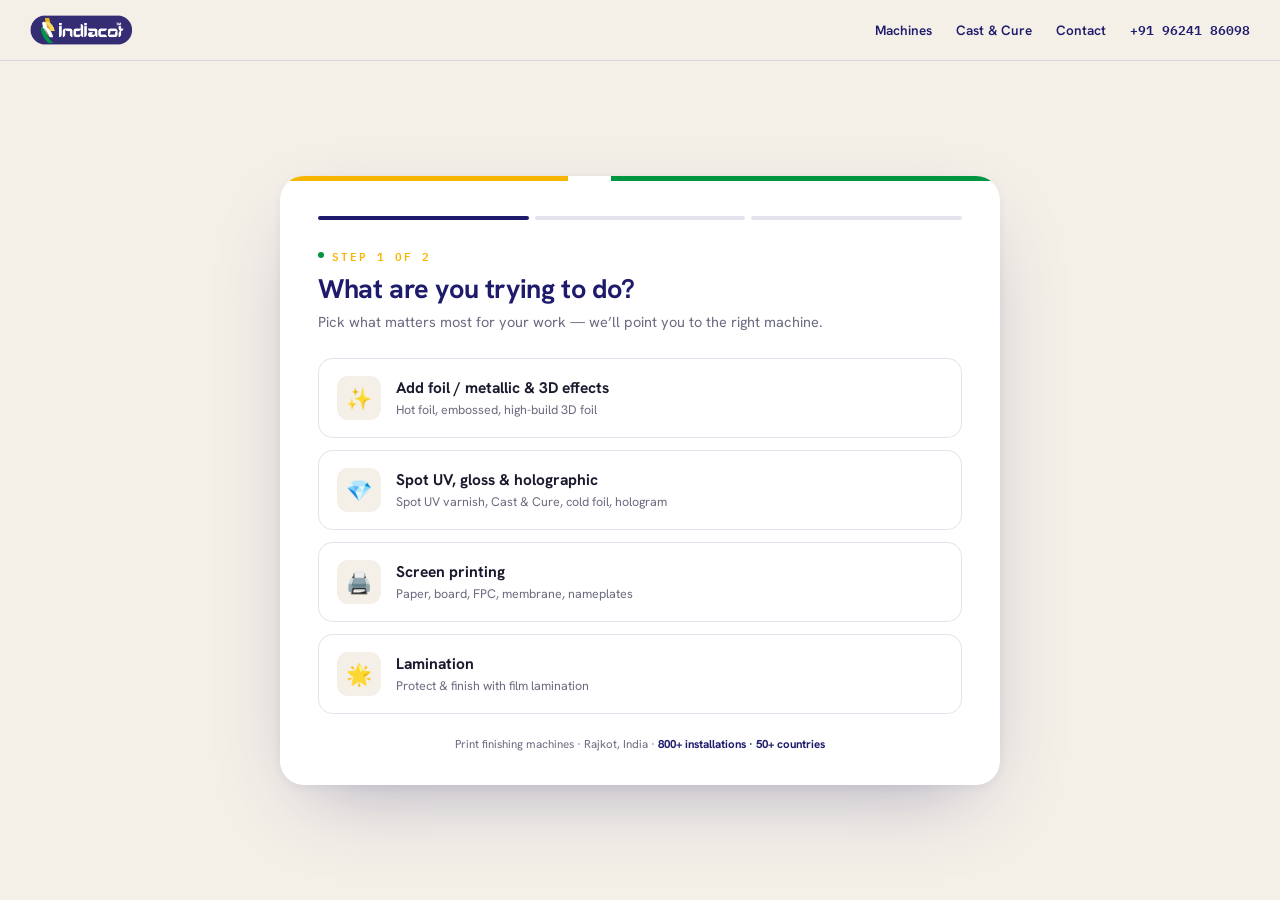
==== find.html @ 6c91c97d "Add interactive Find Your Machine finder (find.html) + nav links site-wide - New /find.html: 2-quest" ====
<!DOCTYPE html>
<html lang="en">
<head>
<meta charset="utf-8">
<meta name="viewport" content="width=device-width,initial-scale=1">
<title>Find Your Machine — Indiacot Print Finishing Machinery</title>
<meta name="description" content="Find the right Indiacot print-finishing machine in two quick questions — foiling, Spot UV, Cast & Cure, cold foil, screen printing or lamination. Built in Rajkot, exported to 50+ countries.">
<link rel="canonical" href="https://indiacot.com/find.html">
<link rel="icon" href="/assets/favicon.ico" sizes="any">
<link rel="icon" type="image/png" sizes="32x32" href="/assets/favicon-32x32.png">
<link rel="icon" type="image/png" sizes="16x16" href="/assets/favicon-16x16.png">
<link rel="apple-touch-icon" sizes="180x180" href="/assets/apple-touch-icon.png">
<meta name="robots" content="index, follow">
<meta property="og:title" content="Find Your Machine — Indiacot">
<meta property="og:description" content="Answer two quick questions and get the right Indiacot print-finishing machine for your work.">
<meta property="og:url" content="https://indiacot.com/find.html">
<meta property="og:image" content="https://indiacot.com/assets/prod-castcure.jpg">
<link rel="preconnect" href="https://fonts.googleapis.com">
<link rel="preconnect" href="https://fonts.gstatic.com" crossorigin>
<link href="https://fonts.googleapis.com/css2?family=Hanken+Grotesk:wght@400;500;600;700;800&family=IBM+Plex+Mono:wght@500;600&display=swap" rel="stylesheet">
<style>
  :root{
    --sans:"Hanken Grotesk",system-ui,-apple-system,sans-serif;
    --mono-f:"IBM Plex Mono",ui-monospace,monospace;
  }
  :root{
    --navy:#1E1B6C; --navy2:#2a2694; --cream:#f4f0e8; --ink:#1a1a2e;
    --gold:#F7B500; --green:#009640; --line:rgba(30,27,108,.12); --muted:#6b6b80;
  }
  *{box-sizing:border-box;margin:0;padding:0}
  body{
    font-family:var(--sans);
    background:var(--cream); color:var(--ink); min-height:100vh;
    display:flex; flex-direction:column;
    -webkit-font-smoothing:antialiased;
  }
  .topbar{display:flex;align-items:center;justify-content:space-between;
    padding:15px 30px;background:rgba(244,240,232,.92);backdrop-filter:blur(8px);
    border-bottom:1px solid var(--line);position:sticky;top:0;z-index:10}
  .topbar .lg img{height:30px;display:block}
  .topbar nav{display:flex;align-items:center;gap:24px}
  .topbar nav a{color:var(--navy);text-decoration:none;font-size:13.5px;font-weight:600}
  .topbar nav a:hover{color:var(--gold)}
  .topbar .ph{font-family:var(--mono-f);font-size:13px}
  .main{flex:1;display:flex;align-items:center;justify-content:center;padding:36px 24px}
  @media(max-width:620px){.topbar nav a:not(.ph){display:none}.topbar{padding:12px 18px}.main{padding:22px 16px}}
  .wrap{width:100%; max-width:720px}
  .card{
    background:#fff; border-radius:24px; padding:40px 38px 34px;
    box-shadow:0 30px 80px -30px rgba(30,27,108,.35), 0 2px 8px rgba(30,27,108,.06);
    position:relative; overflow:hidden;
  }
  .card::before{content:"";position:absolute;top:0;left:0;right:0;height:5px;
    background:linear-gradient(90deg,var(--gold) 0%,var(--gold) 40%,#fff 40%,#fff 46%,var(--green) 46%);}
  .brand{display:flex;align-items:center;gap:10px;margin-bottom:6px}
  .brand .mark{width:34px;height:34px;border-radius:9px;background:var(--navy);
    display:flex;align-items:center;justify-content:center;flex:0 0 auto}
  .brand .mark span{color:#fff;font-weight:800;font-size:18px;line-height:1;transform:translateY(-1px)}
  .brand b{color:var(--navy);font-size:15px;letter-spacing:.5px}
  .eyebrow{font-family:var(--mono-f);font-size:11px;font-weight:600;letter-spacing:2px;text-transform:uppercase;
    color:var(--gold);margin:22px 0 8px;display:flex;align-items:center;gap:8px}
  .eyebrow .dot{width:6px;height:6px;border-radius:50%;background:var(--green)}
  h1{font-size:27px;line-height:1.18;color:var(--navy);margin-bottom:6px;letter-spacing:-.4px}
  .sub{color:var(--muted);font-size:14.5px;margin-bottom:26px;line-height:1.5}
  .progress{display:flex;gap:6px;margin-bottom:26px}
  .progress i{height:4px;flex:1;border-radius:4px;background:var(--line);transition:.4s}
  .progress i.on{background:var(--navy)}
  .opts{display:grid;gap:12px}
  .opt{
    text-align:left;border:1.5px solid var(--line);background:#fff;border-radius:15px;
    padding:17px 18px;cursor:pointer;display:flex;align-items:center;gap:15px;
    transition:transform .15s,border-color .15s,box-shadow .15s;font:inherit;width:100%;
  }
  .opt:hover{border-color:var(--navy);transform:translateY(-2px);box-shadow:0 12px 28px -14px rgba(30,27,108,.4)}
  .opt .ic{width:44px;height:44px;border-radius:11px;background:var(--cream);flex:0 0 auto;
    display:flex;align-items:center;justify-content:center;font-size:21px}
  .opt .t{display:block;font-weight:700;font-size:15.5px;color:var(--ink);margin-bottom:3px}
  .opt .d{display:block;font-size:12.5px;color:var(--muted);line-height:1.45}
  .opt>span:nth-child(2){display:block;min-width:0}
  .opt .arw{margin-left:auto;color:var(--navy);opacity:0;transform:translateX(-6px);transition:.15s;font-size:18px;flex:0 0 auto}
  .opt:hover .arw{opacity:1;transform:translateX(0)}
  .back{background:none;border:none;color:var(--muted);font:inherit;font-size:13px;cursor:pointer;
    margin-top:20px;padding:6px 0;display:inline-flex;align-items:center;gap:6px}
  .back:hover{color:var(--navy)}
  /* result */
  .res{text-align:center;animation:pop .45s cubic-bezier(.2,.8,.2,1)}
  @keyframes pop{from{opacity:0;transform:scale(.96) translateY(10px)}to{opacity:1;transform:none}}
  .res .badge{display:inline-flex;align-items:center;gap:7px;background:rgba(0,150,64,.1);
    color:var(--green);font-weight:700;font-size:12px;padding:7px 14px;border-radius:30px;margin-bottom:16px;letter-spacing:.3px}
  .res h2{font-size:26px;color:var(--navy);line-height:1.2;margin-bottom:4px;letter-spacing:-.4px}
  .res .cat{font-family:var(--mono-f);font-size:12px;color:var(--gold);font-weight:600;text-transform:uppercase;letter-spacing:1.5px;margin-bottom:16px}
  .res .why{font-size:15px;color:#2a2a3a;line-height:1.6;max-width:480px;margin:0 auto 24px;
    background:var(--cream);padding:18px 20px;border-radius:14px;text-align:left}
  .res .why b{color:var(--navy)}
  .actions{display:flex;gap:11px;justify-content:center;flex-wrap:wrap}
  .btn{display:inline-flex;align-items:center;gap:8px;padding:13px 22px;border-radius:12px;
    font-weight:700;font-size:14px;text-decoration:none;border:none;cursor:pointer;transition:.15s;font-family:inherit}
  .btn-primary{background:var(--navy);color:#fff}
  .btn-primary:hover{background:var(--navy2);transform:translateY(-2px)}
  .btn-wa{background:var(--green);color:#fff}
  .btn-wa:hover{filter:brightness(1.07);transform:translateY(-2px)}
  .btn-ghost{background:#fff;color:var(--navy);border:1.5px solid var(--line)}
  .btn-ghost:hover{border-color:var(--navy)}
  .restart{margin-top:22px}
  .foot{text-align:center;color:var(--muted);font-size:11.5px;margin-top:22px}
  .foot b{color:var(--navy)}
  @media(max-width:560px){.card{padding:30px 22px 26px}h1{font-size:23px}.res h2{font-size:22px}}
</style>
</head>
<body>
<header class="topbar">
  <a class="lg" href="index.html"><img src="assets/indiacot-logo-trim.png" alt="Indiacot"></a>
  <nav>
    <a href="index.html#machines">Machines</a>
    <a href="index.html#castcure">Cast &amp; Cure</a>
    <a href="index.html#enquire">Contact</a>
    <a class="ph" href="tel:+919624186098">+91 96241 86098</a>
  </nav>
</header>
<div class="main">
<div class="wrap">
  <div class="card">
    <div id="stage"></div>
    <div class="foot">Print finishing machines · Rajkot, India · <b>800+ installations · 50+ countries</b></div>
  </div>
</div>
</div>

<script>
const WA='919624186098';
const BASE='https://indiacot.com/products/';

// machines
const M={
  ifoil_online:{name:'i-Foil Online',cat:'Inline Foiling · Spot UV · Cast & Cure',slug:'i-foil-online',
    why:'Attaches to your <b>automatic screen press</b> for inline foiling at production volume — flat, tactile and 3D foil plus Spot UV and Cast & Cure, with no dies and minimal foil waste.'},
  ifoil_semi:{name:'i-Foil Semi-Automatic',cat:'Screen + Foil · Semi-Automatic',slug:'i-foil-semi-automatic',
    why:'A <b>flatbed screen + foiling</b> setup — the practical entry into foil, Spot UV and Cast & Cure effects, single-operator with a servo take-off. Ideal when you want the effects without a full automatic line.'},
  foil_fusing:{name:'Foil Fusing Machine',cat:'Foil Fusing · Glazing',slug:'foil-fusing',
    why:'Built for printers <b>already running a screen-printing unit</b> who want to add hot, embossed and 3D high-build foil to their sheets.'},
  comp_fusing:{name:'Comp. Foil Fusing Machine',cat:'Foil Fusing · Compact',slug:'comp-foil-fusing',
    why:'The same foil-fusing power in a <b>compact footprint</b> — made for label shops, short runs and tighter floors.'},
  gst1060:{name:'Auto Screen with Industrial Foiler (GST1060)',cat:'Inline UV Spot · Cold Foil · Hologram',slug:'gst1060-cold-foil',
    why:'A fully automatic stop-cylinder line combining <b>UV spot varnish, cold foil and hologram (Cast & Cure)</b> in one inline pass — for paper packaging, labels and decals at speed.'},
  screen:{name:'Screen Printing Machine',cat:'Screen Printing · Semi / Full Auto',slug:'screen-printing',
    why:'An electric flat-bed screen printer for <b>paper, board, membrane switches, FPC and nameplates</b> — sharp, consistent prints in manual, semi or full-auto.'},
  lamination:{name:'Lamination Machine',cat:'Dual-Side Thermal',slug:'lamination',
    why:'Dual-side thermal lamination for <b>digital prints</b> — mirror-chromed rollers give a high-gloss, feather-touch finish on covers, brochures and cartons.'},
  film:{name:'Automatic Film Laminating Machine',cat:'High-Speed · Flying Knife',slug:'film-laminating',
    why:'High-speed <b>glue-base and thermal film lamination</b> up to 105 m/min with a servo flying knife — for covers, folding cartons, luxury packaging and premium labels.'},
};

// flow
const Q1={
  q:'What are you trying to do?',
  sub:'Pick what matters most for your work — we’ll point you to the right machine.',
  opts:[
    {ic:'✨',t:'Add foil / metallic & 3D effects',d:'Hot foil, embossed, high-build 3D foil',go:'foil'},
    {ic:'💎',t:'Spot UV, gloss & holographic',d:'Spot UV varnish, Cast & Cure, cold foil, hologram',go:'gloss'},
    {ic:'🖨️',t:'Screen printing',d:'Paper, board, FPC, membrane, nameplates',go:'screen'},
    {ic:'🌟',t:'Lamination',d:'Protect & finish with film lamination',go:'lam'},
  ]
};
const Q2={
  foil:{q:'How do you run your foil work?',sub:'This decides the right foil machine for your floor.',opts:[
    {ic:'⚡',t:'Inline on an automatic screen press',d:'High volume, continuous production',res:'ifoil_online'},
    {ic:'🧰',t:'Flatbed / semi-automatic setup',d:'Entry into foil, Spot UV & Cast & Cure',res:'ifoil_semi'},
    {ic:'🏭',t:'I already screen-print, want to add foil',d:'Add hot, embossed & 3D foil fusing',res:'foil_fusing'},
    {ic:'🏷️',t:'Label shop / short runs / tight space',d:'Compact foil fusing',res:'comp_fusing'},
  ]},
  gloss:{q:'What’s your main surface & setup?',sub:'',opts:[
    {ic:'📦',t:'Packaging, labels & decals — inline',d:'UV spot + cold foil + hologram in one pass',res:'gst1060'},
    {ic:'✨',t:'Spot UV & Cast & Cure via a foil system',d:'On an automatic screen press',res:'ifoil_online'},
  ]},
  lam:{q:'What are you laminating?',sub:'',opts:[
    {ic:'🖼️',t:'Digital prints — covers, brochures',d:'Dual-side thermal, high-gloss finish',res:'lamination'},
    {ic:'📘',t:'High-speed: book covers, cartons, packaging',d:'Fast film lamination with flying knife',res:'film'},
  ]},
  screen:null, // direct result
};

let step=0, path=[];
const stage=document.getElementById('stage');

function prog(n){let s='';for(let i=0;i<3;i++)s+=`<i class="${i<n?'on':''}"></i>`;return `<div class="progress">${s}</div>`;}

function renderQ(q,level,backable){
  let html=prog(level);
  html+=`<div class="eyebrow"><span class="dot"></span>Step ${level} of ${q===Q1?'2':'2'}</div>`;
  html+=`<h1>${q.q}</h1>`;
  if(q.sub)html+=`<p class="sub">${q.sub}</p>`;
  html+='<div class="opts">';
  q.opts.forEach((o,i)=>{
    html+=`<button class="opt" data-i="${i}"><span class="ic">${o.ic}</span>
      <span><span class="t">${o.t}</span><span class="d">${o.d}</span></span>
      <span class="arw">→</span></button>`;
  });
  html+='</div>';
  if(backable)html+=`<button class="back" id="back">← Back</button>`;
  stage.innerHTML=html;
  stage.querySelectorAll('.opt').forEach(b=>b.onclick=()=>pick(q,+b.dataset.i));
  const bk=document.getElementById('back'); if(bk)bk.onclick=goBack;
}

function pick(q,i){
  const o=q.opts[i];
  if(q===Q1){
    path=[i];
    if(o.go==='screen'){showResult('screen');return;}
    renderQ(Q2[o.go],2,true); step=2; current=o.go;
  }else{
    showResult(o.res);
  }
}
let current=null;

function goBack(){ step=0; current=null; renderQ(Q1,1,false); }

function showResult(key){
  const m=M[key];
  const url=BASE+m.slug+'.html';
  const wa=`https://wa.me/${WA}?text=`+encodeURIComponent(`Hello Indiacot, I'm interested in the ${m.name}. Please share details and pricing.`);
  stage.innerHTML=`
    <div class="res">
      <div class="progress"><i class="on"></i><i class="on"></i><i class="on"></i></div>
      <div class="badge">✓ Your recommended machine</div>
      <h2>${m.name}</h2>
      <div class="cat">${m.cat}</div>
      <p class="why">${m.why}</p>
      <div class="actions">
        <a class="btn btn-primary" href="${url}" target="_blank" rel="noopener">View machine →</a>
        <a class="btn btn-wa" href="${wa}" target="_blank" rel="noopener">Get a quote on WhatsApp</a>
      </div>
      <button class="back restart" id="restart">↻ Start over</button>
    </div>`;
  document.getElementById('restart').onclick=goBack;
}

renderQ(Q1,1,false);
</script>
</body>
</html>
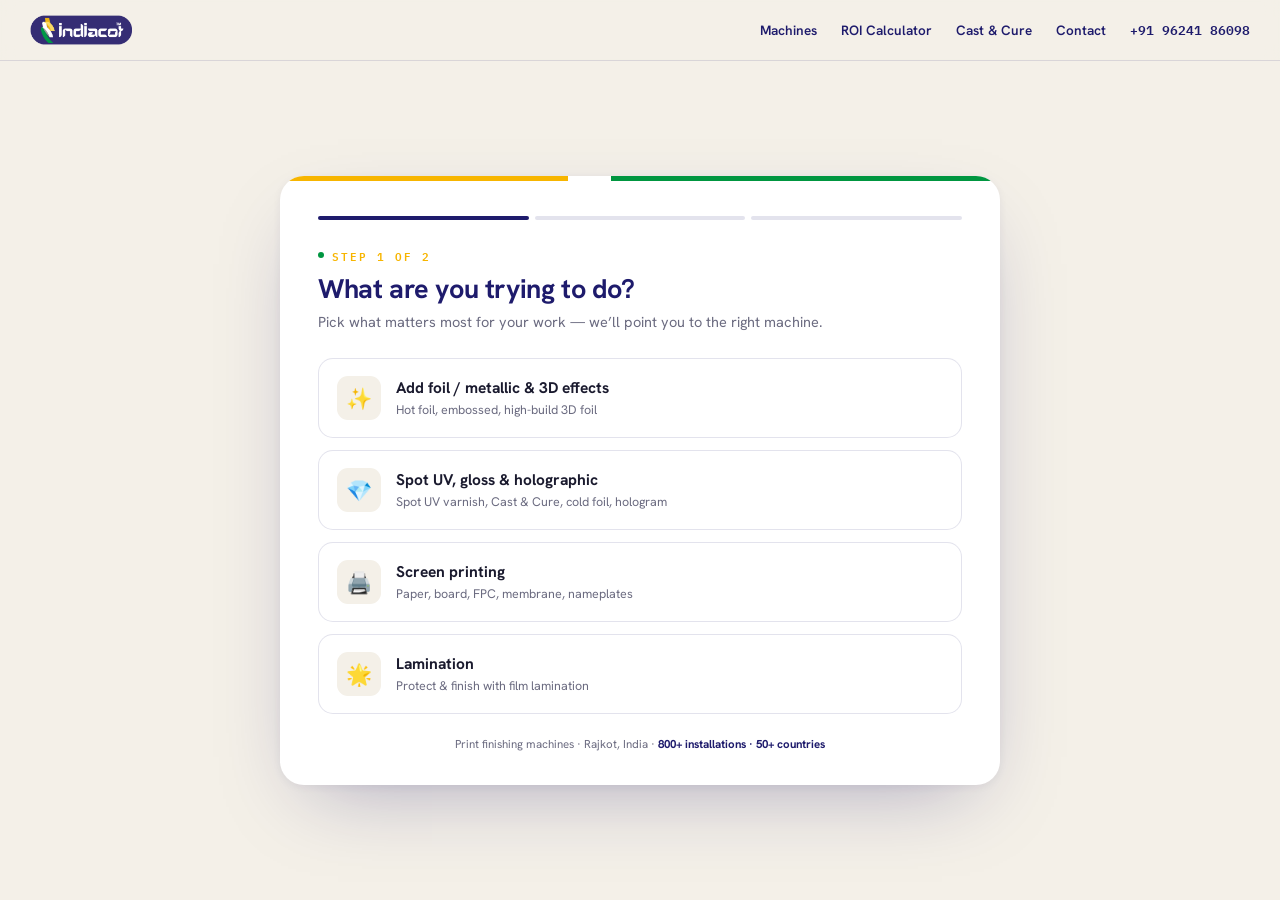
==== commit df06306a: "Add interactive ROI / payback calculator (roi.html) + nav links site-wide - New /roi.html: buyers en" ====
--- a/find.html
+++ b/find.html
@@ -112,6 +112,7 @@
   <a class="lg" href="index.html"><img src="assets/indiacot-logo-trim.png" alt="Indiacot"></a>
   <nav>
     <a href="index.html#machines">Machines</a>
+    <a href="roi.html">ROI Calculator</a>
     <a href="index.html#castcure">Cast &amp; Cure</a>
     <a href="index.html#enquire">Contact</a>
     <a class="ph" href="tel:+919624186098">+91 96241 86098</a>
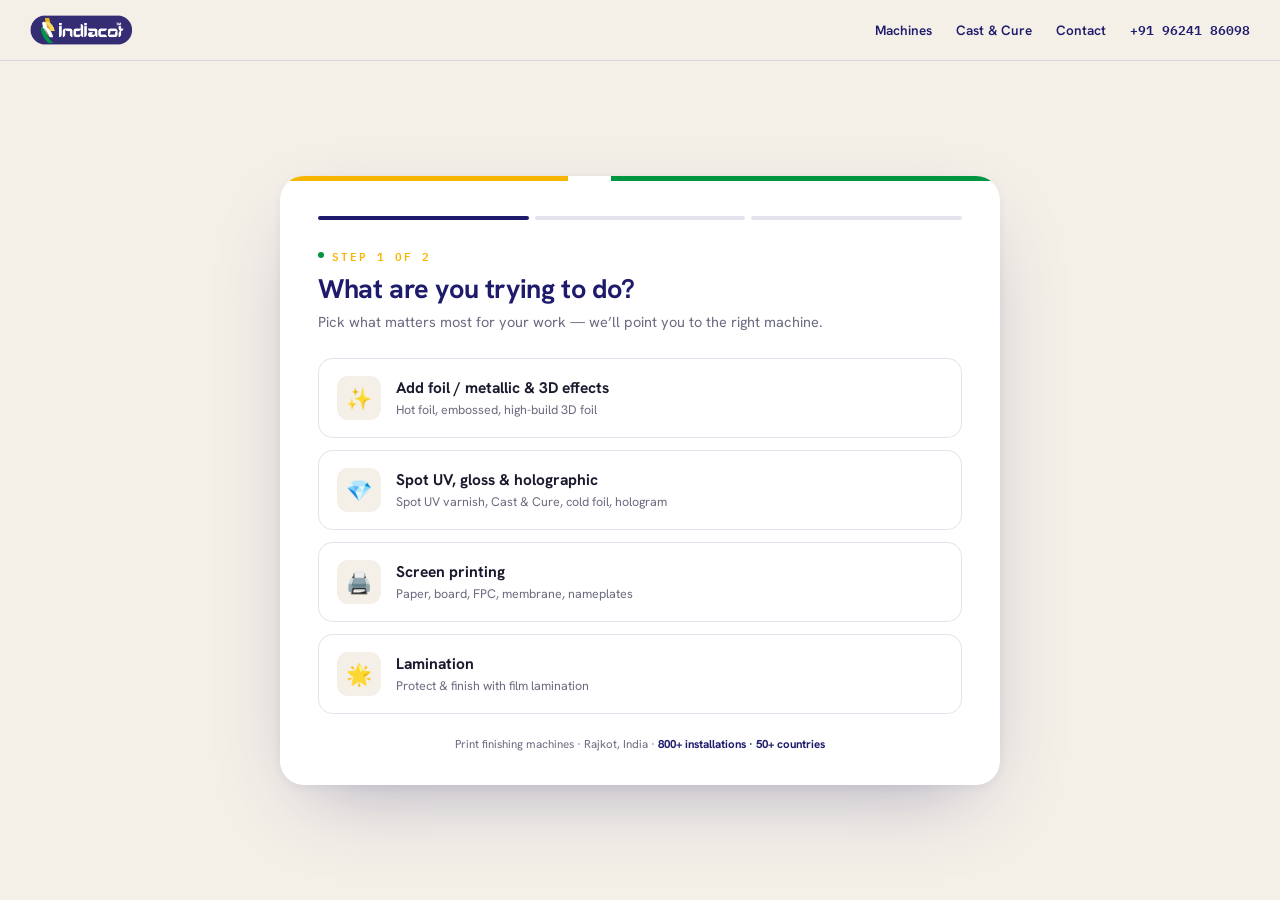
==== commit 2de3d220: "Remove ROI calculator (page, nav links site-wide, sitemap entry) Co-Authored-By: Claude Opus 4.8 <no" ====
--- a/find.html
+++ b/find.html
@@ -112,7 +112,6 @@
   <a class="lg" href="index.html"><img src="assets/indiacot-logo-trim.png" alt="Indiacot"></a>
   <nav>
     <a href="index.html#machines">Machines</a>
-    <a href="roi.html">ROI Calculator</a>
     <a href="index.html#castcure">Cast &amp; Cure</a>
     <a href="index.html#enquire">Contact</a>
     <a class="ph" href="tel:+919624186098">+91 96241 86098</a>
@@ -141,8 +140,8 @@
     why:'Built for printers <b>already running a screen-printing unit</b> who want to add hot, embossed and 3D high-build foil to their sheets.'},
   comp_fusing:{name:'Comp. Foil Fusing Machine',cat:'Foil Fusing · Compact',slug:'comp-foil-fusing',
     why:'The same foil-fusing power in a <b>compact footprint</b> — made for label shops, short runs and tighter floors.'},
-  gst1060:{name:'Auto Screen with Industrial Foiler (GST1060)',cat:'Inline UV Spot · Cold Foil · Hologram',slug:'gst1060-cold-foil',
-    why:'A fully automatic stop-cylinder line combining <b>UV spot varnish, cold foil and hologram (Cast & Cure)</b> in one inline pass — for paper packaging, labels and decals at speed.'},
+  gst1060:{name:'Auto Screen with Industrial Foiler (GST1060)',cat:'Inline UV Spot · Cold Foil',slug:'gst1060-cold-foil',
+    why:'A fully automatic stop-cylinder line combining <b>UV spot varnish and cold foil</b> in one inline pass — for paper packaging, labels and decals at speed.'},
   screen:{name:'Screen Printing Machine',cat:'Screen Printing · Semi / Full Auto',slug:'screen-printing',
     why:'An electric flat-bed screen printer for <b>paper, board, membrane switches, FPC and nameplates</b> — sharp, consistent prints in manual, semi or full-auto.'},
   lamination:{name:'Lamination Machine',cat:'Dual-Side Thermal',slug:'lamination',
@@ -170,7 +169,7 @@
     {ic:'🏷️',t:'Label shop / short runs / tight space',d:'Compact foil fusing',res:'comp_fusing'},
   ]},
   gloss:{q:'What’s your main surface & setup?',sub:'',opts:[
-    {ic:'📦',t:'Packaging, labels & decals — inline',d:'UV spot + cold foil + hologram in one pass',res:'gst1060'},
+    {ic:'📦',t:'Packaging, labels & decals — inline',d:'UV spot + cold foil in one pass',res:'gst1060'},
     {ic:'✨',t:'Spot UV & Cast & Cure via a foil system',d:'On an automatic screen press',res:'ifoil_online'},
   ]},
   lam:{q:'What are you laminating?',sub:'',opts:[
